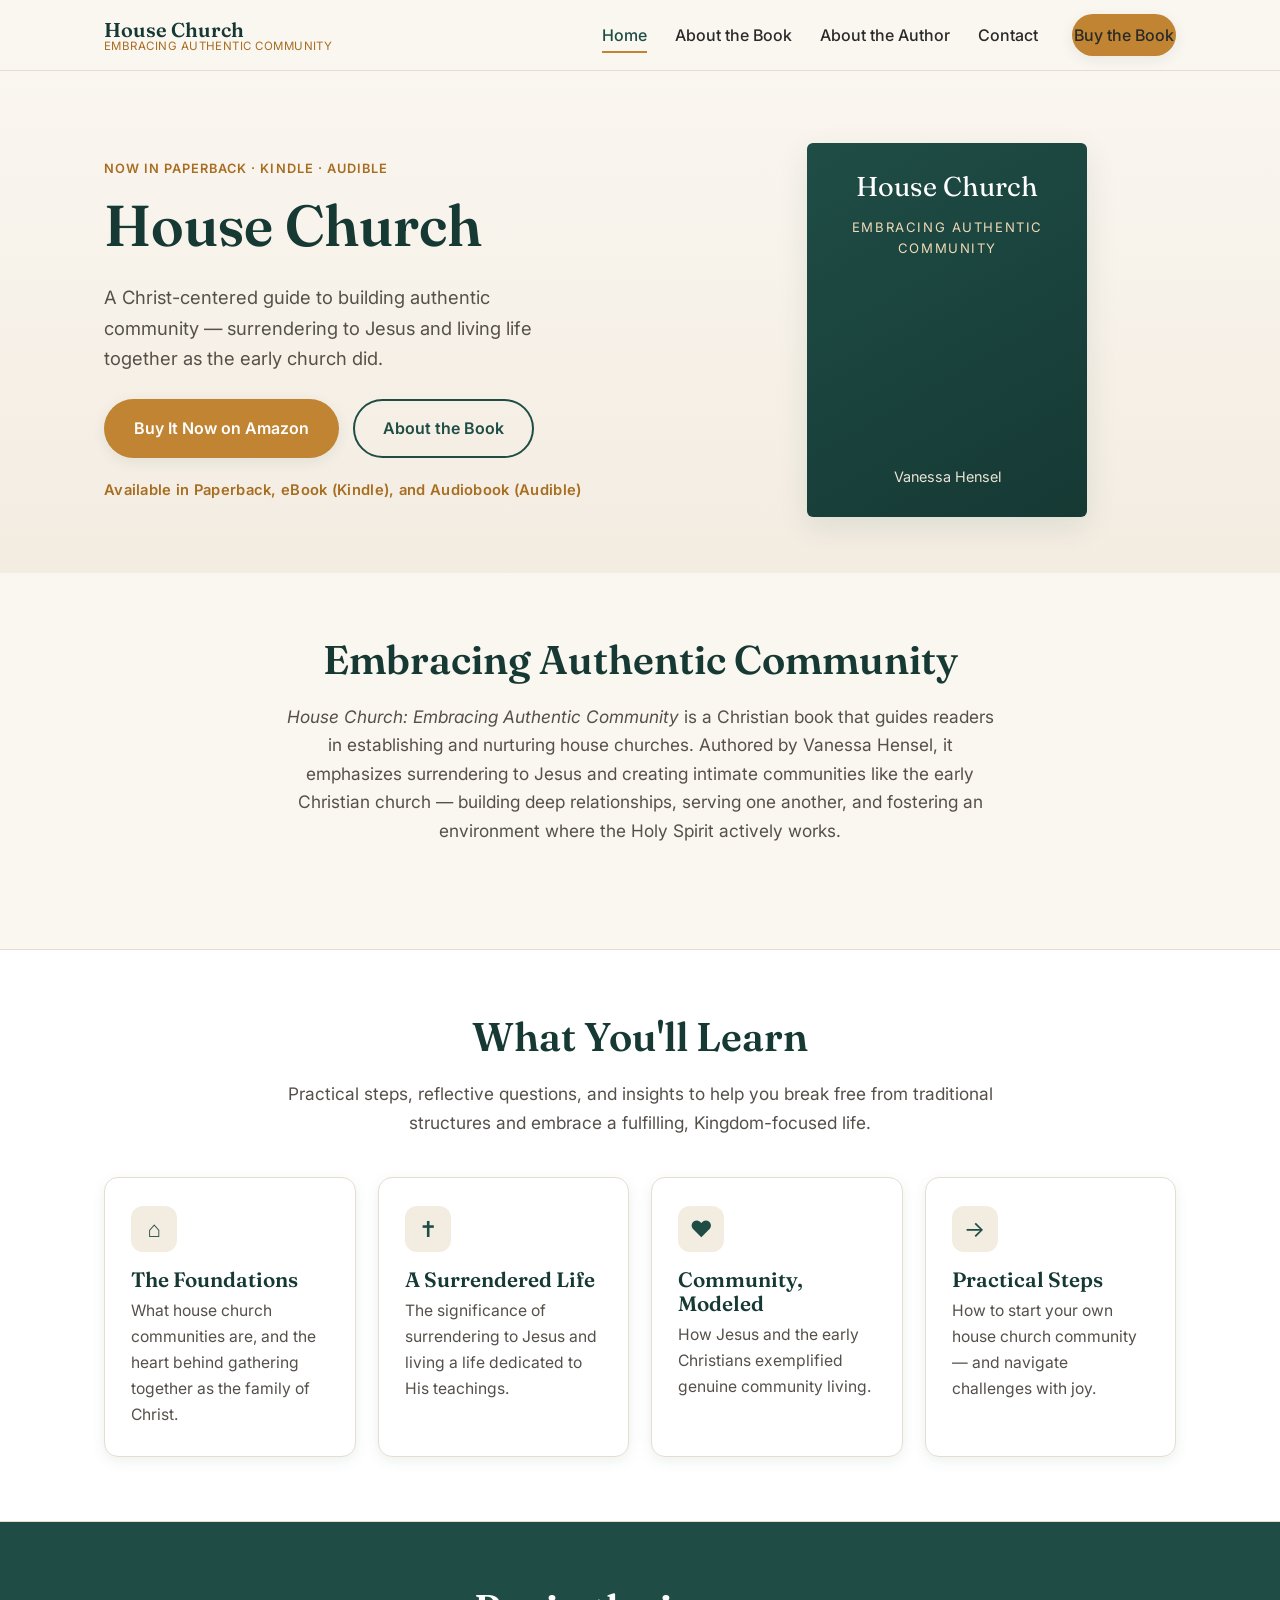
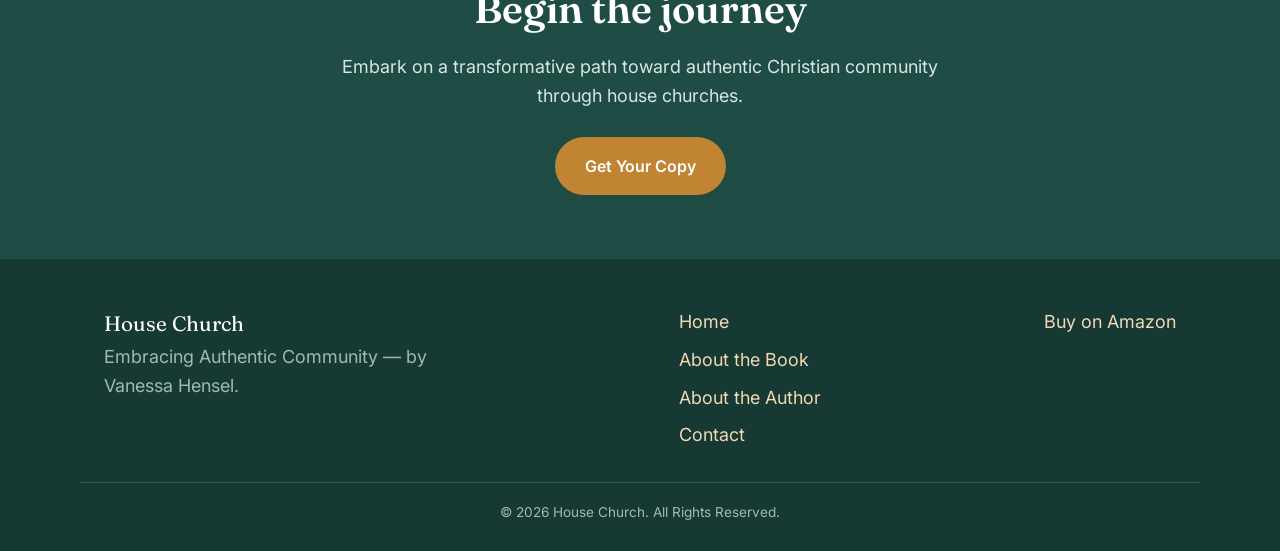
==== index.html @ 19af7d27 "Add files via upload" ====
<!DOCTYPE html>
<html lang="en">
<head>
  <meta charset="UTF-8" />
  <meta name="viewport" content="width=device-width, initial-scale=1" />
  <title>House Church: Embracing Authentic Community — by Vanessa Hensel</title>
  <meta name="description" content="House Church: Embracing Authentic Community by Vanessa Hensel — a practical, Christ-centered guide to starting and nurturing house churches and authentic Christian community. Available in paperback, Kindle, and Audible." />
  <link rel="icon" href="logo.png" />
  <link rel="preconnect" href="https://fonts.googleapis.com" />
  <link rel="preconnect" href="https://fonts.gstatic.com" crossorigin />
  <link href="https://fonts.googleapis.com/css2?family=Fraunces:opsz,wght@9..144,500;9..144,600&family=Inter:wght@400;500;600&display=swap" rel="stylesheet" />
  <link rel="stylesheet" href="styles.css" />
</head>
<body>
  <header class="site-header">
    <nav class="nav">
      <a class="brand" href="index.html">
        <img src="logo.png" alt="House Church logo" onerror="this.style.display='none'" />
        <span class="brand-text">House Church<small>Embracing Authentic Community</small></span>
      </a>
      <button class="nav-toggle" aria-label="Open menu"><span></span><span></span><span></span></button>
      <ul class="nav-links">
        <li><a href="index.html" class="active">Home</a></li>
        <li><a href="about-the-book.html">About the Book</a></li>
        <li><a href="about-the-author.html">About the Author</a></li>
        <li><a href="contact.html">Contact</a></li>
        <li class="nav-cta"><a class="btn btn-primary" href="https://www.amazon.com/dp/B0C9S1WPQV" target="_blank" rel="noopener">Buy the Book</a></li>
      </ul>
    </nav>
  </header>

  <main>
    <!-- Hero -->
    <section class="hero">
      <div class="container hero-grid">
        <div>
          <div class="eyebrow">Now in Paperback · Kindle · Audible</div>
          <h1>House Church</h1>
          <p class="lead">A Christ-centered guide to building authentic community — surrendering to Jesus and living life together as the early church did.</p>
          <div class="hero-actions">
            <a class="btn btn-primary" href="https://www.amazon.com/dp/B0C9S1WPQV" target="_blank" rel="noopener">Buy It Now on Amazon</a>
            <a class="btn btn-outline" href="about-the-book.html">About the Book</a>
          </div>
          <div class="formats">Available in Paperback, eBook (Kindle), and Audiobook (Audible)</div>
        </div>
        <div class="book-cover-wrap">
          <img src="book-cover.png" alt="House Church: Embracing Authentic Community — book cover"
               onerror="this.style.display='none';var f=document.getElementById('coverFallback');if(f)f.style.display='flex';" />
          <div class="cover-fallback" id="coverFallback" style="display:none;">
            <div class="cf-title">House Church</div>
            <div class="cf-sub">Embracing Authentic Community</div>
            <div class="cf-author">Vanessa Hensel</div>
          </div>
        </div>
      </div>
    </section>

    <!-- Intro -->
    <section class="section">
      <div class="container">
        <div class="section-head">
          <h2>Embracing Authentic Community</h2>
          <p><em>House Church: Embracing Authentic Community</em> is a Christian book that guides readers in establishing and nurturing house churches. Authored by Vanessa Hensel, it emphasizes surrendering to Jesus and creating intimate communities like the early Christian church — building deep relationships, serving one another, and fostering an environment where the Holy Spirit actively works.</p>
        </div>
      </div>
    </section>

    <!-- What you'll learn -->
    <section class="section alt">
      <div class="container">
        <div class="section-head">
          <h2>What You'll Learn</h2>
          <p>Practical steps, reflective questions, and insights to help you break free from traditional structures and embrace a fulfilling, Kingdom-focused life.</p>
        </div>
        <div class="cards">
          <div class="card">
            <div class="ic">⌂</div>
            <h3>The Foundations</h3>
            <p>What house church communities are, and the heart behind gathering together as the family of Christ.</p>
          </div>
          <div class="card">
            <div class="ic">✝</div>
            <h3>A Surrendered Life</h3>
            <p>The significance of surrendering to Jesus and living a life dedicated to His teachings.</p>
          </div>
          <div class="card">
            <div class="ic">♥</div>
            <h3>Community, Modeled</h3>
            <p>How Jesus and the early Christians exemplified genuine community living.</p>
          </div>
          <div class="card">
            <div class="ic">→</div>
            <h3>Practical Steps</h3>
            <p>How to start your own house church community — and navigate challenges with joy.</p>
          </div>
        </div>
      </div>
    </section>

    <!-- CTA -->
    <section class="cta-band">
      <div class="container">
        <h2>Begin the journey</h2>
        <p>Embark on a transformative path toward authentic Christian community through house churches.</p>
        <a class="btn btn-primary" href="https://www.amazon.com/dp/B0C9S1WPQV" target="_blank" rel="noopener">Get Your Copy</a>
      </div>
    </section>
  </main>

  <footer class="site-footer">
    <div class="container footer-grid">
      <div>
        <div class="footer-brand">House Church</div>
        <p class="muted" style="color:#9fbab4;max-width:32ch;">Embracing Authentic Community — by Vanessa Hensel.</p>
      </div>
      <ul class="footer-links">
        <li><a href="index.html">Home</a></li>
        <li><a href="about-the-book.html">About the Book</a></li>
        <li><a href="about-the-author.html">About the Author</a></li>
        <li><a href="contact.html">Contact</a></li>
      </ul>
      <ul class="footer-links">
        <li><a href="https://www.amazon.com/dp/B0C9S1WPQV" target="_blank" rel="noopener">Buy on Amazon</a></li>
      </ul>
    </div>
    <div class="container footer-bottom">© <span id="yr"></span> House Church. All Rights Reserved.</div>
  </footer>
  <script src="site.js"></script>
  <script>document.getElementById('yr').textContent = new Date().getFullYear();</script>
</body>
</html>
---- styles.css ----
/* House Church — site styles
   Modern refresh. Palette: warm cream, deep teal, gold accent. */

:root {
  --cream: #faf6f0;
  --cream-2: #f3ece1;
  --ink: #2a2a28;
  --ink-soft: #555049;
  --teal: #1f4d46;
  --teal-dark: #163934;
  --gold: #c08433;
  --gold-dark: #a76e22;
  --white: #ffffff;
  --line: #e7ddcf;
  --shadow: 0 10px 30px rgba(31, 77, 70, 0.10);
  --shadow-sm: 0 4px 14px rgba(31, 77, 70, 0.08);
  --radius: 14px;
  --maxw: 1120px;
  --serif: "Fraunces", Georgia, "Times New Roman", serif;
  --sans: "Inter", -apple-system, BlinkMacSystemFont, "Segoe UI", Roboto, sans-serif;
}

* { box-sizing: border-box; }

html { scroll-behavior: smooth; }

body {
  margin: 0;
  font-family: var(--sans);
  color: var(--ink);
  background: var(--cream);
  line-height: 1.65;
  font-size: 18px;
  -webkit-font-smoothing: antialiased;
}

h1, h2, h3 { font-family: var(--serif); color: var(--teal-dark); line-height: 1.15; font-weight: 600; }
h1 { font-size: clamp(2.2rem, 5vw, 3.6rem); margin: 0 0 .4em; }
h2 { font-size: clamp(1.7rem, 3.4vw, 2.5rem); margin: 0 0 .5em; }
h3 { font-size: 1.3rem; margin: 0 0 .4em; }
p { margin: 0 0 1.1em; color: var(--ink-soft); }
a { color: var(--teal); }

.container { width: 100%; max-width: var(--maxw); margin: 0 auto; padding: 0 24px; }

/* ---------- Buttons ---------- */
.btn {
  display: inline-block;
  padding: 14px 28px;
  border-radius: 999px;
  font-weight: 600;
  font-size: 1rem;
  text-decoration: none;
  cursor: pointer;
  border: 2px solid transparent;
  transition: transform .15s ease, box-shadow .15s ease, background .15s ease;
}
.btn-primary { background: var(--gold); color: #fff; box-shadow: var(--shadow-sm); }
.btn-primary:hover { background: var(--gold-dark); transform: translateY(-2px); }
.btn-outline { background: transparent; color: var(--teal); border-color: var(--teal); }
.btn-outline:hover { background: var(--teal); color: #fff; }

/* ---------- Header / Nav ---------- */
.site-header {
  position: sticky; top: 0; z-index: 50;
  background: rgba(250, 246, 240, 0.92);
  backdrop-filter: blur(8px);
  border-bottom: 1px solid var(--line);
}
.nav {
  display: flex; align-items: center; justify-content: space-between;
  padding: 14px 24px; max-width: var(--maxw); margin: 0 auto;
}
.brand { display: flex; align-items: center; gap: 12px; text-decoration: none; }
.brand img { height: 44px; width: auto; }
.brand .brand-text { font-family: var(--serif); font-weight: 600; font-size: 1.25rem; color: var(--teal-dark); line-height: 1.05; }
.brand .brand-text small { display: block; font-family: var(--sans); font-weight: 400; font-size: .72rem; letter-spacing: .04em; text-transform: uppercase; color: var(--gold-dark); }

.nav-links { display: flex; align-items: center; gap: 28px; list-style: none; margin: 0; padding: 0; }
.nav-links a { text-decoration: none; color: var(--ink); font-weight: 500; font-size: 1rem; padding: 6px 0; border-bottom: 2px solid transparent; }
.nav-links a:hover, .nav-links a.active { color: var(--teal); border-bottom-color: var(--gold); }
.nav-cta { margin-left: 6px; }

.nav-toggle { display: none; background: none; border: 0; cursor: pointer; padding: 8px; }
.nav-toggle span { display: block; width: 26px; height: 3px; background: var(--teal-dark); border-radius: 2px; margin: 5px 0; transition: .2s; }

@media (max-width: 860px) {
  .nav-toggle { display: block; }
  .nav-links {
    position: absolute; top: 100%; left: 0; right: 0;
    flex-direction: column; align-items: flex-start; gap: 0;
    background: var(--cream); border-bottom: 1px solid var(--line);
    padding: 8px 24px 18px; box-shadow: var(--shadow-sm);
    display: none;
  }
  .nav-links.open { display: flex; }
  .nav-links li { width: 100%; }
  .nav-links a { display: block; width: 100%; padding: 12px 0; border-bottom: 1px solid var(--line); }
  .nav-cta { margin: 12px 0 0; }
}

/* ---------- Hero ---------- */
.hero { padding: 72px 0 56px; background: linear-gradient(180deg, var(--cream) 0%, var(--cream-2) 100%); }
.hero-grid { display: grid; grid-template-columns: 1.1fr .9fr; gap: 56px; align-items: center; }
.hero .eyebrow { color: var(--gold-dark); font-weight: 600; letter-spacing: .08em; text-transform: uppercase; font-size: .8rem; margin-bottom: 14px; }
.hero p.lead { font-size: 1.15rem; max-width: 38ch; }
.hero-actions { display: flex; flex-wrap: wrap; gap: 14px; margin-top: 26px; }
.formats { margin-top: 20px; font-size: .92rem; color: var(--gold-dark); font-weight: 600; letter-spacing: .02em; }

.book-cover-wrap { display: flex; justify-content: center; }
.book-cover-wrap img { max-width: 100%; height: auto; filter: drop-shadow(0 22px 38px rgba(22,57,52,.28)); }
/* Fallback cover (shown if image missing) */
.cover-fallback {
  width: 280px; max-width: 80%; aspect-ratio: 3/4;
  background: linear-gradient(150deg, var(--teal) 0%, var(--teal-dark) 100%);
  border-radius: 6px; box-shadow: var(--shadow);
  display: flex; flex-direction: column; justify-content: center; align-items: center;
  text-align: center; padding: 28px; color: #fff;
}
.cover-fallback .cf-title { font-family: var(--serif); font-size: 1.7rem; line-height: 1.15; }
.cover-fallback .cf-sub { margin-top: 14px; font-size: .82rem; letter-spacing: .12em; text-transform: uppercase; color: #f0d9b5; }
.cover-fallback .cf-author { margin-top: auto; font-size: .9rem; color: #e9e3d6; }

@media (max-width: 860px) {
  .hero-grid { grid-template-columns: 1fr; gap: 36px; text-align: center; }
  .hero p.lead { margin-left: auto; margin-right: auto; }
  .hero-actions { justify-content: center; }
  .book-cover-wrap { order: -1; }
}

/* ---------- Sections ---------- */
.section { padding: 64px 0; }
.section.alt { background: var(--white); border-top: 1px solid var(--line); border-bottom: 1px solid var(--line); }
.section-head { max-width: 720px; margin: 0 auto 40px; text-align: center; }
.section-head p { font-size: 1.08rem; }

.lead-narrow { max-width: 760px; margin: 0 auto; }

/* Feature / learn list */
.cards { display: grid; grid-template-columns: repeat(auto-fit, minmax(240px, 1fr)); gap: 22px; }
.card {
  background: var(--white); border: 1px solid var(--line); border-radius: var(--radius);
  padding: 28px 26px; box-shadow: var(--shadow-sm);
}
.card .ic {
  width: 46px; height: 46px; border-radius: 12px; background: var(--cream-2);
  display: flex; align-items: center; justify-content: center; margin-bottom: 16px;
  color: var(--teal); font-size: 1.4rem;
}
.card h3 { margin-bottom: 6px; }
.card p { margin: 0; font-size: .98rem; }

.checklist { list-style: none; padding: 0; margin: 0; max-width: 760px; }
.checklist li { position: relative; padding: 12px 0 12px 40px; border-bottom: 1px solid var(--line); color: var(--ink); font-size: 1.05rem; }
.checklist li:last-child { border-bottom: 0; }
.checklist li::before {
  content: "✓"; position: absolute; left: 0; top: 12px;
  width: 26px; height: 26px; border-radius: 50%; background: var(--teal); color: #fff;
  display: flex; align-items: center; justify-content: center; font-size: .85rem; font-weight: 700;
}

/* CTA band */
.cta-band { background: var(--teal); color: #fff; text-align: center; padding: 64px 0; }
.cta-band h2 { color: #fff; }
.cta-band p { color: #d7e6e2; max-width: 600px; margin: 0 auto 26px; }

/* ---------- Author ---------- */
.author-grid { display: grid; grid-template-columns: .8fr 1.2fr; gap: 48px; align-items: start; }
.author-photo {
  width: 100%; aspect-ratio: 1/1; border-radius: var(--radius); object-fit: cover;
  background: var(--cream-2); box-shadow: var(--shadow-sm);
}
.author-photo-fallback {
  width: 100%; aspect-ratio: 1/1; border-radius: var(--radius);
  background: linear-gradient(150deg, var(--cream-2), var(--gold) 220%);
  display: flex; align-items: center; justify-content: center;
  font-family: var(--serif); font-size: 4rem; color: var(--teal-dark); box-shadow: var(--shadow-sm);
}
@media (max-width: 760px) { .author-grid { grid-template-columns: 1fr; gap: 28px; } }

/* ---------- Contact ---------- */
.contact-grid { display: grid; grid-template-columns: 1fr 1fr; gap: 48px; }
@media (max-width: 760px) { .contact-grid { grid-template-columns: 1fr; gap: 32px; } }
.form-field { margin-bottom: 18px; }
.form-field label { display: block; font-weight: 600; margin-bottom: 6px; color: var(--ink); font-size: .95rem; }
.form-field input, .form-field textarea {
  width: 100%; padding: 12px 14px; border: 1px solid var(--line); border-radius: 10px;
  font-family: inherit; font-size: 1rem; background: var(--white); color: var(--ink);
}
.form-field input:focus, .form-field textarea:focus { outline: 2px solid var(--gold); border-color: var(--gold); }
.contact-card { background: var(--white); border: 1px solid var(--line); border-radius: var(--radius); padding: 30px; box-shadow: var(--shadow-sm); }

/* ---------- Footer ---------- */
.site-footer { background: var(--teal-dark); color: #cfe0dc; padding: 48px 0 28px; margin-top: 0; }
.footer-grid { display: flex; flex-wrap: wrap; gap: 32px; justify-content: space-between; align-items: flex-start; }
.site-footer a { color: #f0d9b5; text-decoration: none; }
.site-footer a:hover { text-decoration: underline; }
.footer-brand { font-family: var(--serif); font-size: 1.3rem; color: #fff; }
.footer-links { list-style: none; padding: 0; margin: 0; display: flex; flex-direction: column; gap: 8px; }
.footer-bottom { border-top: 1px solid rgba(255,255,255,.15); margin-top: 32px; padding-top: 18px; font-size: .85rem; color: #9fbab4; text-align: center; }

/* Utility */
.center { text-align: center; }
.mt-0 { margin-top: 0; }
.muted { color: var(--ink-soft); }
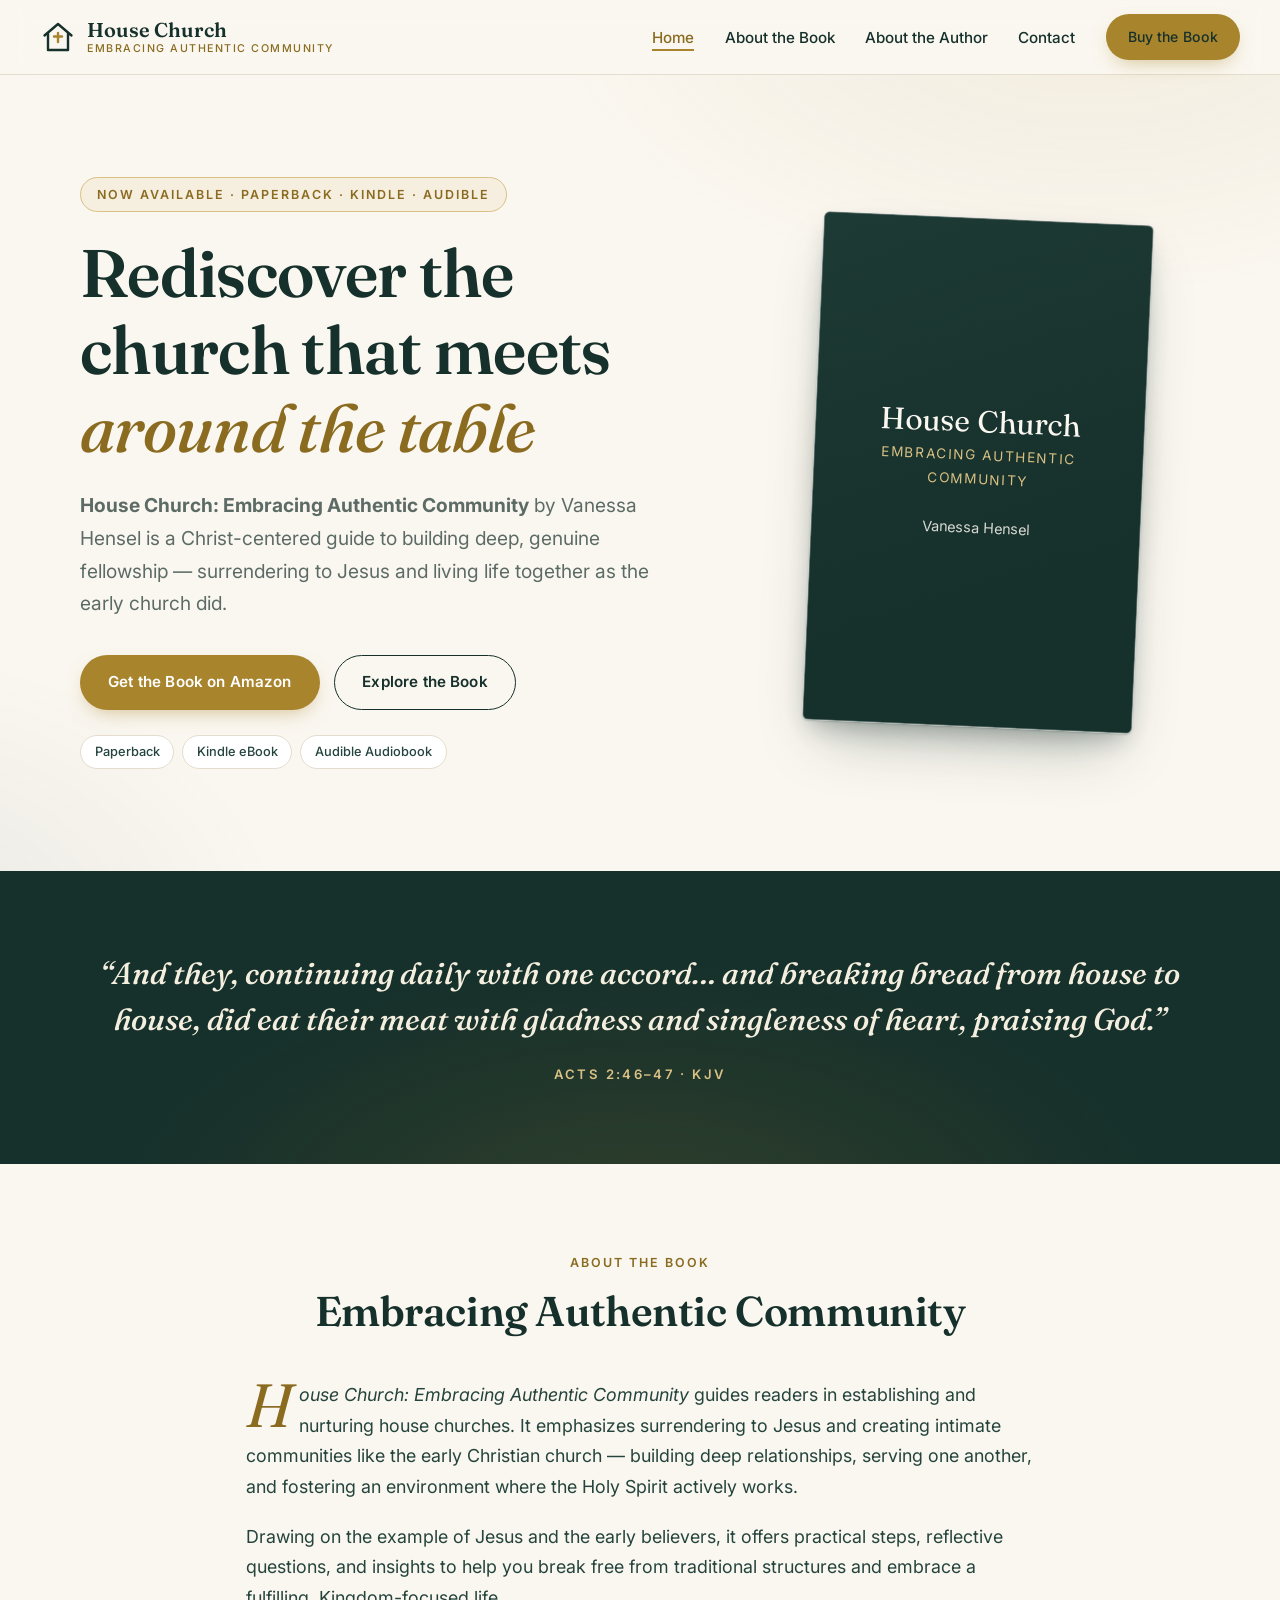
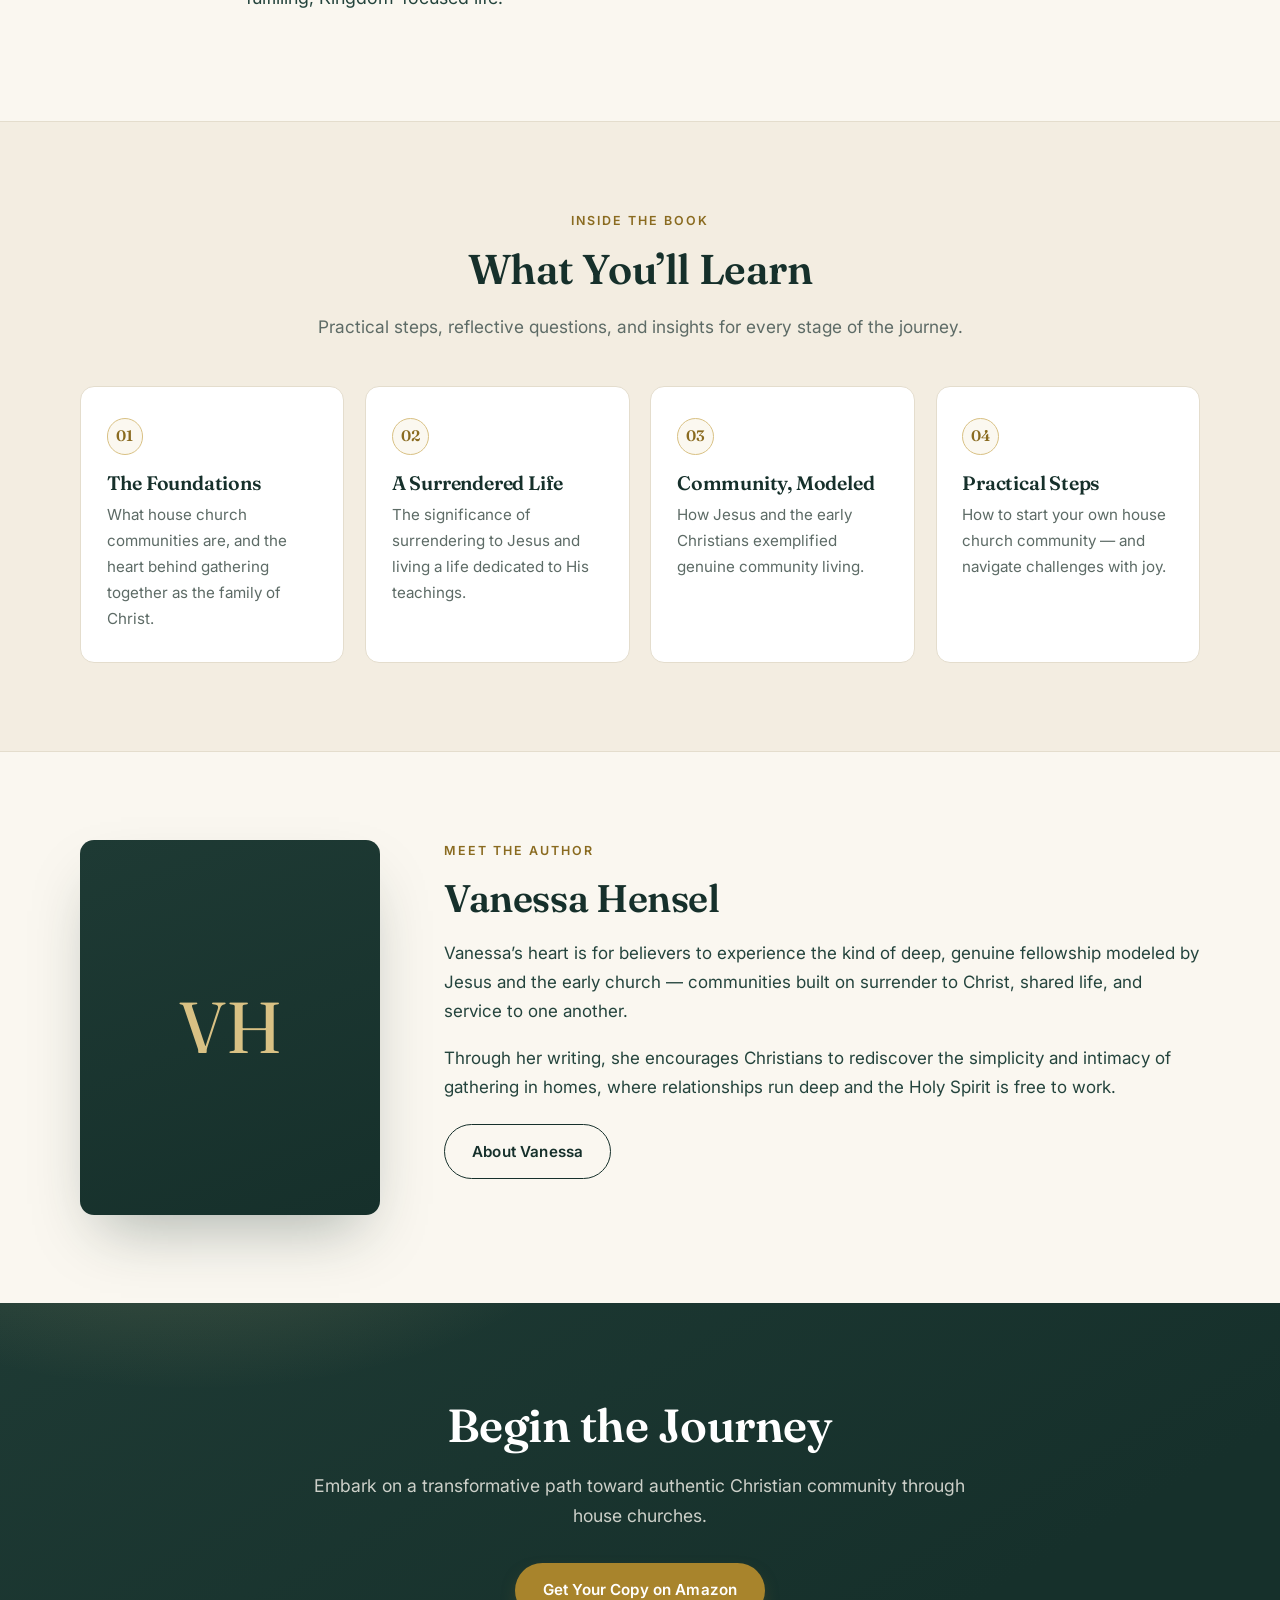
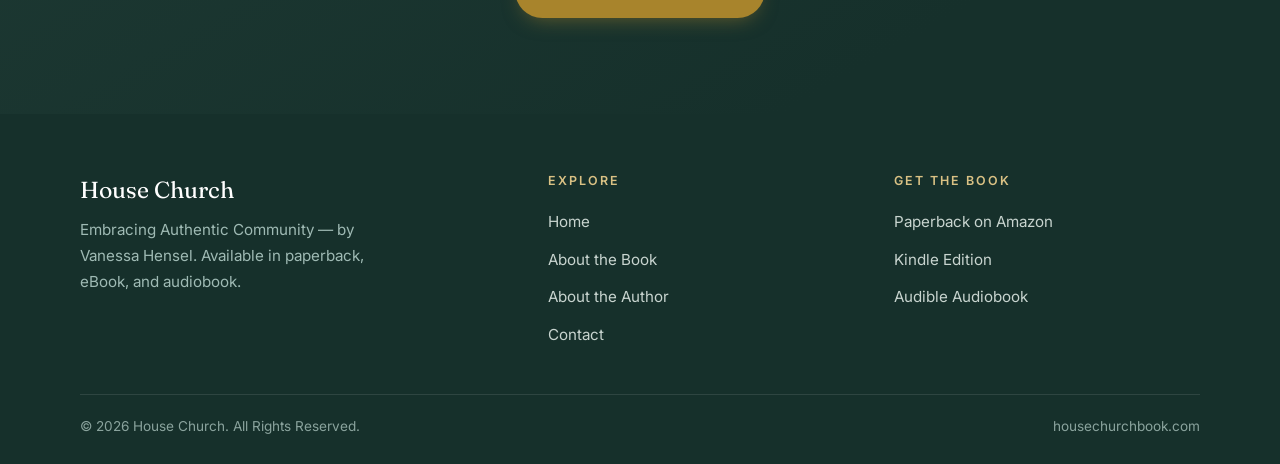
==== commit 29cfb492: "Professional site redesign: new design system, real cover image, refreshed pages" ====
--- a/index.html
+++ b/index.html
@@ -5,20 +5,24 @@
   <meta name="viewport" content="width=device-width, initial-scale=1" />
   <title>House Church: Embracing Authentic Community — by Vanessa Hensel</title>
   <meta name="description" content="House Church: Embracing Authentic Community by Vanessa Hensel — a practical, Christ-centered guide to starting and nurturing house churches and authentic Christian community. Available in paperback, Kindle, and Audible." />
-  <link rel="icon" href="logo.png" />
+  <link rel="icon" href="data:image/svg+xml,%3Csvg xmlns='http://www.w3.org/2000/svg' viewBox='0 0 36 36'%3E%3Cpath d='M4.5 16.5 18 5l13.5 11.5' fill='none' stroke='%2316302b' stroke-width='3' stroke-linecap='round' stroke-linejoin='round'/%3E%3Cpath d='M8 14.5V31h20V14.5' fill='none' stroke='%2316302b' stroke-width='3' stroke-linecap='round' stroke-linejoin='round'/%3E%3Cpath d='M18 14v9M14 17.5h8' fill='none' stroke='%23a8842c' stroke-width='3' stroke-linecap='round'/%3E%3C/svg%3E" />
   <link rel="preconnect" href="https://fonts.googleapis.com" />
   <link rel="preconnect" href="https://fonts.gstatic.com" crossorigin />
-  <link href="https://fonts.googleapis.com/css2?family=Fraunces:opsz,wght@9..144,500;9..144,600&family=Inter:wght@400;500;600&display=swap" rel="stylesheet" />
+  <link href="https://fonts.googleapis.com/css2?family=Fraunces:ital,opsz,wght@0,9..144,500;0,9..144,600;1,9..144,500&family=Inter:wght@400;500;600&display=swap" rel="stylesheet" />
   <link rel="stylesheet" href="styles.css" />
 </head>
 <body>
   <header class="site-header">
     <nav class="nav">
-      <a class="brand" href="index.html">
-        <img src="logo.png" alt="House Church logo" onerror="this.style.display='none'" />
+      <a class="brand" href="index.html" aria-label="House Church — home">
+        <svg width="36" height="36" viewBox="0 0 36 36" aria-hidden="true">
+          <path d="M4.5 16.5 18 5l13.5 11.5" fill="none" stroke="#16302b" stroke-width="2.4" stroke-linecap="round" stroke-linejoin="round"/>
+          <path d="M8 14.5V31h20V14.5" fill="none" stroke="#16302b" stroke-width="2.4" stroke-linecap="round" stroke-linejoin="round"/>
+          <path d="M18 14v9M14 17.5h8" fill="none" stroke="#a8842c" stroke-width="2.4" stroke-linecap="round"/>
+        </svg>
         <span class="brand-text">House Church<small>Embracing Authentic Community</small></span>
       </a>
-      <button class="nav-toggle" aria-label="Open menu"><span></span><span></span><span></span></button>
+      <button class="nav-toggle" aria-label="Open menu" aria-expanded="false"><span></span><span></span><span></span></button>
       <ul class="nav-links">
         <li><a href="index.html" class="active">Home</a></li>
         <li><a href="about-the-book.html">About the Book</a></li>
@@ -34,24 +38,41 @@
     <section class="hero">
       <div class="container hero-grid">
         <div>
-          <div class="eyebrow">Now in Paperback · Kindle · Audible</div>
-          <h1>House Church</h1>
-          <p class="lead">A Christ-centered guide to building authentic community — surrendering to Jesus and living life together as the early church did.</p>
+          <span class="eyebrow">Now Available · Paperback · Kindle · Audible</span>
+          <h1>Rediscover the church that meets <em>around the table</em></h1>
+          <p class="lead"><strong>House Church: Embracing Authentic Community</strong> by Vanessa Hensel is a Christ-centered guide to building deep, genuine fellowship — surrendering to Jesus and living life together as the early church did.</p>
           <div class="hero-actions">
-            <a class="btn btn-primary" href="https://www.amazon.com/dp/B0C9S1WPQV" target="_blank" rel="noopener">Buy It Now on Amazon</a>
-            <a class="btn btn-outline" href="about-the-book.html">About the Book</a>
+            <a class="btn btn-primary" href="https://www.amazon.com/dp/B0C9S1WPQV" target="_blank" rel="noopener">Get the Book on Amazon</a>
+            <a class="btn btn-outline" href="about-the-book.html">Explore the Book</a>
           </div>
-          <div class="formats">Available in Paperback, eBook (Kindle), and Audiobook (Audible)</div>
+          <div class="formats">
+            <span class="format-chip">Paperback</span>
+            <span class="format-chip">Kindle eBook</span>
+            <span class="format-chip">Audible Audiobook</span>
+          </div>
         </div>
         <div class="book-cover-wrap">
-          <img src="book-cover.png" alt="House Church: Embracing Authentic Community — book cover"
-               onerror="this.style.display='none';var f=document.getElementById('coverFallback');if(f)f.style.display='flex';" />
-          <div class="cover-fallback" id="coverFallback" style="display:none;">
-            <div class="cf-title">House Church</div>
-            <div class="cf-sub">Embracing Authentic Community</div>
-            <div class="cf-author">Vanessa Hensel</div>
-          </div>
+          <a class="book-frame" href="https://www.amazon.com/dp/B0C9S1WPQV" target="_blank" rel="noopener" aria-label="View House Church on Amazon">
+            <img src="https://images-na.ssl-images-amazon.com/images/P/B0C9S1WPQV.01.LZZZZZZZ.jpg"
+                 alt="House Church: Embracing Authentic Community — book cover"
+                 onerror="this.style.display='none';var f=document.getElementById('coverFallback');if(f)f.style.display='flex';" />
+            <span class="cover-fallback" id="coverFallback" style="display:none;">
+              <span class="cf-title">House Church</span>
+              <span class="cf-sub">Embracing Authentic Community</span>
+              <span class="cf-author">Vanessa Hensel</span>
+            </span>
+          </a>
         </div>
+      </div>
+    </section>
+
+    <!-- Scripture band -->
+    <section class="quote-band">
+      <div class="container">
+        <blockquote>
+          &ldquo;And they, continuing daily with one accord&hellip; and breaking bread from house to house, did eat their meat with gladness and singleness of heart, praising God.&rdquo;
+          <cite>Acts 2:46&ndash;47 &middot; KJV</cite>
+        </blockquote>
       </div>
     </section>
 
@@ -59,8 +80,12 @@
     <section class="section">
       <div class="container">
         <div class="section-head">
+          <span class="kicker">About the Book</span>
           <h2>Embracing Authentic Community</h2>
-          <p><em>House Church: Embracing Authentic Community</em> is a Christian book that guides readers in establishing and nurturing house churches. Authored by Vanessa Hensel, it emphasizes surrendering to Jesus and creating intimate communities like the early Christian church — building deep relationships, serving one another, and fostering an environment where the Holy Spirit actively works.</p>
+        </div>
+        <div class="lead-narrow" style="margin-inline:auto;">
+          <p><em>House Church: Embracing Authentic Community</em> guides readers in establishing and nurturing house churches. It emphasizes surrendering to Jesus and creating intimate communities like the early Christian church — building deep relationships, serving one another, and fostering an environment where the Holy Spirit actively works.</p>
+          <p>Drawing on the example of Jesus and the early believers, it offers practical steps, reflective questions, and insights to help you break free from traditional structures and embrace a fulfilling, Kingdom-focused life.</p>
         </div>
       </div>
     </section>
@@ -69,29 +94,50 @@
     <section class="section alt">
       <div class="container">
         <div class="section-head">
-          <h2>What You'll Learn</h2>
-          <p>Practical steps, reflective questions, and insights to help you break free from traditional structures and embrace a fulfilling, Kingdom-focused life.</p>
+          <span class="kicker">Inside the Book</span>
+          <h2>What You&rsquo;ll Learn</h2>
+          <p>Practical steps, reflective questions, and insights for every stage of the journey.</p>
         </div>
         <div class="cards">
           <div class="card">
-            <div class="ic">⌂</div>
+            <span class="num">01</span>
             <h3>The Foundations</h3>
             <p>What house church communities are, and the heart behind gathering together as the family of Christ.</p>
           </div>
           <div class="card">
-            <div class="ic">✝</div>
+            <span class="num">02</span>
             <h3>A Surrendered Life</h3>
             <p>The significance of surrendering to Jesus and living a life dedicated to His teachings.</p>
           </div>
           <div class="card">
-            <div class="ic">♥</div>
+            <span class="num">03</span>
             <h3>Community, Modeled</h3>
             <p>How Jesus and the early Christians exemplified genuine community living.</p>
           </div>
           <div class="card">
-            <div class="ic">→</div>
+            <span class="num">04</span>
             <h3>Practical Steps</h3>
             <p>How to start your own house church community — and navigate challenges with joy.</p>
+          </div>
+        </div>
+      </div>
+    </section>
+
+    <!-- Author preview -->
+    <section class="section">
+      <div class="container author-grid">
+        <div>
+          <img class="author-photo" src="author.jpg" alt="Vanessa Hensel"
+               onerror="this.style.display='none';var f=document.getElementById('authorFallback');if(f)f.style.display='flex';" />
+          <div class="author-photo-fallback" id="authorFallback" style="display:none;">VH</div>
+        </div>
+        <div>
+          <span class="kicker">Meet the Author</span>
+          <h2>Vanessa Hensel</h2>
+          <p>Vanessa&rsquo;s heart is for believers to experience the kind of deep, genuine fellowship modeled by Jesus and the early church — communities built on surrender to Christ, shared life, and service to one another.</p>
+          <p>Through her writing, she encourages Christians to rediscover the simplicity and intimacy of gathering in homes, where relationships run deep and the Holy Spirit is free to work.</p>
+          <div class="hero-actions" style="margin-top:1.4rem;">
+            <a class="btn btn-outline" href="about-the-author.html">About Vanessa</a>
           </div>
         </div>
       </div>
@@ -100,9 +146,9 @@
     <!-- CTA -->
     <section class="cta-band">
       <div class="container">
-        <h2>Begin the journey</h2>
+        <h2>Begin the Journey</h2>
         <p>Embark on a transformative path toward authentic Christian community through house churches.</p>
-        <a class="btn btn-primary" href="https://www.amazon.com/dp/B0C9S1WPQV" target="_blank" rel="noopener">Get Your Copy</a>
+        <a class="btn btn-primary" href="https://www.amazon.com/dp/B0C9S1WPQV" target="_blank" rel="noopener">Get Your Copy on Amazon</a>
       </div>
     </section>
   </main>
@@ -111,21 +157,31 @@
     <div class="container footer-grid">
       <div>
         <div class="footer-brand">House Church</div>
-        <p class="muted" style="color:#9fbab4;max-width:32ch;">Embracing Authentic Community — by Vanessa Hensel.</p>
+        <p class="footer-tag">Embracing Authentic Community — by Vanessa Hensel. Available in paperback, eBook, and audiobook.</p>
       </div>
-      <ul class="footer-links">
-        <li><a href="index.html">Home</a></li>
-        <li><a href="about-the-book.html">About the Book</a></li>
-        <li><a href="about-the-author.html">About the Author</a></li>
-        <li><a href="contact.html">Contact</a></li>
-      </ul>
-      <ul class="footer-links">
-        <li><a href="https://www.amazon.com/dp/B0C9S1WPQV" target="_blank" rel="noopener">Buy on Amazon</a></li>
-      </ul>
+      <div>
+        <div class="footer-head">Explore</div>
+        <ul class="footer-links">
+          <li><a href="index.html">Home</a></li>
+          <li><a href="about-the-book.html">About the Book</a></li>
+          <li><a href="about-the-author.html">About the Author</a></li>
+          <li><a href="contact.html">Contact</a></li>
+        </ul>
+      </div>
+      <div>
+        <div class="footer-head">Get the Book</div>
+        <ul class="footer-links">
+          <li><a href="https://www.amazon.com/dp/B0C9S1WPQV" target="_blank" rel="noopener">Paperback on Amazon</a></li>
+          <li><a href="https://www.amazon.com/dp/B0C9S1WPQV" target="_blank" rel="noopener">Kindle Edition</a></li>
+          <li><a href="https://www.amazon.com/dp/B0C9S1WPQV" target="_blank" rel="noopener">Audible Audiobook</a></li>
+        </ul>
+      </div>
     </div>
-    <div class="container footer-bottom">© <span id="yr"></span> House Church. All Rights Reserved.</div>
+    <div class="container footer-bottom">
+      <span>&copy; <span id="yr"></span> House Church. All Rights Reserved.</span>
+      <span>housechurchbook.com</span>
+    </div>
   </footer>
   <script src="site.js"></script>
-  <script>document.getElementById('yr').textContent = new Date().getFullYear();</script>
 </body>
 </html>
--- a/styles.css
+++ b/styles.css
@@ -1,205 +1,650 @@
-/* House Church — site styles
-   Modern refresh. Palette: warm cream, deep teal, gold accent. */
+/* ============================================================
+   House Church — Embracing Authentic Community
+   Design system: deep forest green, warm cream, aged bronze
+   ============================================================ */
 
 :root {
-  --cream: #faf6f0;
-  --cream-2: #f3ece1;
-  --ink: #2a2a28;
-  --ink-soft: #555049;
-  --teal: #1f4d46;
-  --teal-dark: #163934;
-  --gold: #c08433;
-  --gold-dark: #a76e22;
-  --white: #ffffff;
-  --line: #e7ddcf;
-  --shadow: 0 10px 30px rgba(31, 77, 70, 0.10);
-  --shadow-sm: 0 4px 14px rgba(31, 77, 70, 0.08);
+  --ink: #16302b;            /* deep forest green (text / dark bg) */
+  --ink-soft: #24443d;
+  --pine: #1e3a34;
+  --cream: #faf7f0;          /* page background */
+  --paper: #ffffff;
+  --sand: #f3ede1;           /* alt section background */
+  --bronze: #a8842c;         /* accent */
+  --bronze-dark: #8a6b20;
+  --bronze-soft: #d9c184;
+  --muted: #5d6b66;
+  --line: #e4ddcd;
+  --shadow-lg: 0 30px 60px -20px rgba(22, 48, 43, .35);
   --radius: 14px;
-  --maxw: 1120px;
-  --serif: "Fraunces", Georgia, "Times New Roman", serif;
-  --sans: "Inter", -apple-system, BlinkMacSystemFont, "Segoe UI", Roboto, sans-serif;
-}
-
-* { box-sizing: border-box; }
+  --font-display: "Fraunces", Georgia, serif;
+  --font-body: "Inter", -apple-system, BlinkMacSystemFont, "Segoe UI", sans-serif;
+}
+
+*, *::before, *::after { box-sizing: border-box; }
 
 html { scroll-behavior: smooth; }
 
 body {
   margin: 0;
-  font-family: var(--sans);
+  font-family: var(--font-body);
+  font-size: 1.0625rem;
+  line-height: 1.7;
   color: var(--ink);
   background: var(--cream);
-  line-height: 1.65;
-  font-size: 18px;
   -webkit-font-smoothing: antialiased;
 }
 
-h1, h2, h3 { font-family: var(--serif); color: var(--teal-dark); line-height: 1.15; font-weight: 600; }
-h1 { font-size: clamp(2.2rem, 5vw, 3.6rem); margin: 0 0 .4em; }
-h2 { font-size: clamp(1.7rem, 3.4vw, 2.5rem); margin: 0 0 .5em; }
-h3 { font-size: 1.3rem; margin: 0 0 .4em; }
-p { margin: 0 0 1.1em; color: var(--ink-soft); }
-a { color: var(--teal); }
-
-.container { width: 100%; max-width: var(--maxw); margin: 0 auto; padding: 0 24px; }
+img { max-width: 100%; display: block; }
+
+h1, h2, h3, h4 {
+  font-family: var(--font-display);
+  font-weight: 600;
+  line-height: 1.15;
+  margin: 0 0 .5em;
+  color: var(--ink);
+  letter-spacing: -.01em;
+}
+
+p { margin: 0 0 1.1em; }
+
+a { color: var(--bronze-dark); text-decoration: none; }
+a:hover { color: var(--bronze); }
+
+.container {
+  width: min(1120px, 92%);
+  margin-inline: auto;
+}
 
 /* ---------- Buttons ---------- */
 .btn {
-  display: inline-block;
-  padding: 14px 28px;
+  display: inline-flex;
+  align-items: center;
+  justify-content: center;
+  gap: .5rem;
+  padding: .85rem 1.7rem;
   border-radius: 999px;
   font-weight: 600;
-  font-size: 1rem;
-  text-decoration: none;
+  font-size: .95rem;
+  letter-spacing: .01em;
+  transition: all .25s ease;
+  border: 1.5px solid transparent;
   cursor: pointer;
-  border: 2px solid transparent;
-  transition: transform .15s ease, box-shadow .15s ease, background .15s ease;
-}
-.btn-primary { background: var(--gold); color: #fff; box-shadow: var(--shadow-sm); }
-.btn-primary:hover { background: var(--gold-dark); transform: translateY(-2px); }
-.btn-outline { background: transparent; color: var(--teal); border-color: var(--teal); }
-.btn-outline:hover { background: var(--teal); color: #fff; }
+}
+.btn-primary {
+  background: var(--bronze);
+  color: #fff;
+  box-shadow: 0 8px 20px -8px rgba(168, 132, 44, .55);
+}
+.btn-primary:hover {
+  background: var(--bronze-dark);
+  color: #fff;
+  transform: translateY(-2px);
+  box-shadow: 0 12px 24px -8px rgba(168, 132, 44, .6);
+}
+.btn-outline {
+  border-color: var(--ink);
+  color: var(--ink);
+  background: transparent;
+}
+.btn-outline:hover {
+  background: var(--ink);
+  color: var(--cream);
+  transform: translateY(-2px);
+}
+.btn-light {
+  background: var(--cream);
+  color: var(--ink);
+}
+.btn-light:hover {
+  background: #fff;
+  color: var(--ink);
+  transform: translateY(-2px);
+}
 
 /* ---------- Header / Nav ---------- */
 .site-header {
-  position: sticky; top: 0; z-index: 50;
-  background: rgba(250, 246, 240, 0.92);
-  backdrop-filter: blur(8px);
+  position: sticky;
+  top: 0;
+  z-index: 50;
+  background: rgba(250, 247, 240, .88);
+  backdrop-filter: blur(12px);
+  -webkit-backdrop-filter: blur(12px);
   border-bottom: 1px solid var(--line);
 }
 .nav {
-  display: flex; align-items: center; justify-content: space-between;
-  padding: 14px 24px; max-width: var(--maxw); margin: 0 auto;
-}
-.brand { display: flex; align-items: center; gap: 12px; text-decoration: none; }
-.brand img { height: 44px; width: auto; }
-.brand .brand-text { font-family: var(--serif); font-weight: 600; font-size: 1.25rem; color: var(--teal-dark); line-height: 1.05; }
-.brand .brand-text small { display: block; font-family: var(--sans); font-weight: 400; font-size: .72rem; letter-spacing: .04em; text-transform: uppercase; color: var(--gold-dark); }
-
-.nav-links { display: flex; align-items: center; gap: 28px; list-style: none; margin: 0; padding: 0; }
-.nav-links a { text-decoration: none; color: var(--ink); font-weight: 500; font-size: 1rem; padding: 6px 0; border-bottom: 2px solid transparent; }
-.nav-links a:hover, .nav-links a.active { color: var(--teal); border-bottom-color: var(--gold); }
-.nav-cta { margin-left: 6px; }
-
-.nav-toggle { display: none; background: none; border: 0; cursor: pointer; padding: 8px; }
-.nav-toggle span { display: block; width: 26px; height: 3px; background: var(--teal-dark); border-radius: 2px; margin: 5px 0; transition: .2s; }
-
-@media (max-width: 860px) {
-  .nav-toggle { display: block; }
+  width: min(1200px, 94%);
+  margin-inline: auto;
+  display: flex;
+  align-items: center;
+  justify-content: space-between;
+  padding: .9rem 0;
+}
+.brand {
+  display: flex;
+  align-items: center;
+  gap: .7rem;
+  color: var(--ink);
+}
+.brand svg { flex: 0 0 auto; }
+.brand-text {
+  font-family: var(--font-display);
+  font-size: 1.25rem;
+  font-weight: 600;
+  line-height: 1.1;
+  display: flex;
+  flex-direction: column;
+}
+.brand-text small {
+  font-family: var(--font-body);
+  font-size: .67rem;
+  font-weight: 500;
+  letter-spacing: .14em;
+  text-transform: uppercase;
+  color: var(--bronze-dark);
+  margin-top: .15rem;
+}
+.nav-links {
+  display: flex;
+  align-items: center;
+  gap: 1.9rem;
+  list-style: none;
+  margin: 0;
+  padding: 0;
+}
+.nav-links a {
+  color: var(--ink);
+  font-weight: 500;
+  font-size: .95rem;
+  position: relative;
+  padding: .3rem 0;
+}
+.nav-links a:not(.btn)::after {
+  content: "";
+  position: absolute;
+  left: 0; right: 100%;
+  bottom: 0;
+  height: 2px;
+  background: var(--bronze);
+  transition: right .25s ease;
+}
+.nav-links a:not(.btn):hover::after,
+.nav-links a.active::after { right: 0; }
+.nav-links a.active { color: var(--bronze-dark); }
+.nav-cta .btn { padding: .6rem 1.3rem; font-size: .88rem; }
+
+.nav-toggle {
+  display: none;
+  flex-direction: column;
+  gap: 5px;
+  background: none;
+  border: 0;
+  padding: .5rem;
+  cursor: pointer;
+}
+.nav-toggle span {
+  width: 24px; height: 2px;
+  background: var(--ink);
+  transition: .25s;
+}
+
+/* ---------- Hero ---------- */
+.hero {
+  position: relative;
+  overflow: hidden;
+  background:
+    radial-gradient(900px 500px at 85% -10%, rgba(168, 132, 44, .10), transparent 60%),
+    radial-gradient(700px 500px at -10% 110%, rgba(30, 58, 52, .08), transparent 60%),
+    var(--cream);
+}
+.hero-grid {
+  display: grid;
+  grid-template-columns: 1.15fr .85fr;
+  align-items: center;
+  gap: clamp(2rem, 6vw, 5rem);
+  padding: clamp(3.5rem, 8vw, 6.5rem) 0;
+}
+.eyebrow {
+  display: inline-block;
+  font-size: .78rem;
+  font-weight: 600;
+  letter-spacing: .16em;
+  text-transform: uppercase;
+  color: var(--bronze-dark);
+  border: 1px solid var(--bronze-soft);
+  background: rgba(217, 193, 132, .15);
+  border-radius: 999px;
+  padding: .35rem 1rem;
+  margin-bottom: 1.4rem;
+}
+.hero h1 {
+  font-size: clamp(2.6rem, 5.5vw, 4.2rem);
+  margin-bottom: .35em;
+}
+.hero h1 em {
+  font-style: italic;
+  font-weight: 500;
+  color: var(--bronze-dark);
+}
+.lead {
+  font-size: clamp(1.1rem, 1.5vw, 1.25rem);
+  color: var(--muted);
+  max-width: 34em;
+  margin-bottom: 1.8em;
+}
+.hero-actions {
+  display: flex;
+  flex-wrap: wrap;
+  gap: .9rem;
+  margin-bottom: 1.6rem;
+}
+.formats {
+  display: flex;
+  flex-wrap: wrap;
+  gap: .5rem;
+  align-items: center;
+}
+.format-chip {
+  font-size: .8rem;
+  font-weight: 500;
+  color: var(--ink-soft);
+  background: var(--paper);
+  border: 1px solid var(--line);
+  border-radius: 999px;
+  padding: .3rem .85rem;
+}
+
+/* Book cover presentation */
+.book-cover-wrap {
+  position: relative;
+  display: flex;
+  justify-content: center;
+}
+.book-cover-wrap::before {
+  content: "";
+  position: absolute;
+  inset: -9% -14%;
+  background: radial-gradient(closest-side, rgba(168, 132, 44, .16), transparent 70%);
+  z-index: 0;
+}
+.book-frame {
+  position: relative;
+  z-index: 1;
+  transform: rotate(2.5deg);
+  transition: transform .4s ease;
+}
+.book-frame:hover { transform: rotate(0deg) scale(1.02); }
+.book-frame img,
+.cover-fallback {
+  width: clamp(240px, 26vw, 330px);
+  aspect-ratio: 324 / 500;
+  object-fit: cover;
+  border-radius: 6px;
+  box-shadow:
+    0 1px 2px rgba(22,48,43,.2),
+    0 12px 24px -8px rgba(22,48,43,.3),
+    var(--shadow-lg);
+  border: 1px solid rgba(255,255,255,.4);
+}
+.cover-fallback {
+  display: flex;
+  flex-direction: column;
+  align-items: center;
+  justify-content: center;
+  text-align: center;
+  gap: .4rem;
+  padding: 2rem;
+  background: linear-gradient(160deg, var(--pine), var(--ink) 70%);
+  color: var(--cream);
+}
+.cover-fallback .cf-title {
+  font-family: var(--font-display);
+  font-size: 1.9rem;
+  line-height: 1.1;
+}
+.cover-fallback .cf-sub {
+  font-size: .85rem;
+  letter-spacing: .12em;
+  text-transform: uppercase;
+  color: var(--bronze-soft);
+}
+.cover-fallback .cf-author {
+  margin-top: 1.2rem;
+  font-size: .9rem;
+  color: rgba(250,247,240,.85);
+}
+
+/* ---------- Sections ---------- */
+.section { padding: clamp(3.5rem, 7vw, 5.5rem) 0; }
+.section.alt { background: var(--sand); border-block: 1px solid var(--line); }
+.section-head {
+  max-width: 46em;
+  margin: 0 auto 2.8rem;
+  text-align: center;
+}
+.section-head h2 {
+  font-size: clamp(1.9rem, 3.4vw, 2.6rem);
+  margin-bottom: .45em;
+}
+.section-head p { color: var(--muted); font-size: 1.08rem; }
+.kicker {
+  display: block;
+  font-family: var(--font-body);
+  font-size: .78rem;
+  font-weight: 600;
+  letter-spacing: .16em;
+  text-transform: uppercase;
+  color: var(--bronze-dark);
+  margin-bottom: .9rem;
+}
+.lead-narrow {
+  max-width: 44em;
+  font-size: 1.12rem;
+  color: var(--ink-soft);
+}
+.lead-narrow p:first-child::first-letter {
+  font-family: var(--font-display);
+  font-size: 3.4em;
+  float: left;
+  line-height: .85;
+  padding-right: .12em;
+  color: var(--bronze-dark);
+}
+
+/* Scripture / pull-quote band */
+.quote-band {
+  background:
+    radial-gradient(800px 400px at 50% 120%, rgba(168,132,44,.18), transparent 65%),
+    var(--ink);
+  color: var(--cream);
+  text-align: center;
+  padding: clamp(3.5rem, 7vw, 5rem) 0;
+}
+.quote-band blockquote {
+  margin: 0 auto;
+  max-width: 42em;
+  font-family: var(--font-display);
+  font-size: clamp(1.4rem, 2.6vw, 1.9rem);
+  font-weight: 500;
+  font-style: italic;
+  line-height: 1.5;
+  color: #f4eede;
+}
+.quote-band cite {
+  display: block;
+  margin-top: 1.4rem;
+  font-family: var(--font-body);
+  font-style: normal;
+  font-size: .82rem;
+  font-weight: 600;
+  letter-spacing: .18em;
+  text-transform: uppercase;
+  color: var(--bronze-soft);
+}
+
+/* Cards */
+.cards {
+  display: grid;
+  grid-template-columns: repeat(4, 1fr);
+  gap: 1.3rem;
+}
+.card {
+  background: var(--paper);
+  border: 1px solid var(--line);
+  border-radius: var(--radius);
+  padding: 1.9rem 1.6rem;
+  transition: transform .25s ease, box-shadow .25s ease;
+}
+.card:hover {
+  transform: translateY(-5px);
+  box-shadow: 0 20px 40px -18px rgba(22,48,43,.25);
+}
+.card .num {
+  font-family: var(--font-display);
+  font-size: .95rem;
+  font-weight: 600;
+  color: var(--bronze-dark);
+  display: inline-flex;
+  align-items: center;
+  justify-content: center;
+  width: 2.3rem; height: 2.3rem;
+  border: 1px solid var(--bronze-soft);
+  border-radius: 999px;
+  margin-bottom: 1.1rem;
+  background: rgba(217,193,132,.12);
+}
+.card h3 { font-size: 1.22rem; margin-bottom: .4em; }
+.card p { color: var(--muted); font-size: .95rem; margin: 0; }
+
+/* Checklist */
+.checklist {
+  list-style: none;
+  margin: 0 auto;
+  padding: 0;
+  max-width: 38em;
+  display: grid;
+  gap: .9rem;
+}
+.checklist li {
+  position: relative;
+  background: var(--paper);
+  border: 1px solid var(--line);
+  border-radius: 10px;
+  padding: 1rem 1.3rem 1rem 3.2rem;
+  font-size: 1.02rem;
+}
+.checklist li::before {
+  content: "";
+  position: absolute;
+  left: 1.1rem; top: 1.15rem;
+  width: 1.3rem; height: 1.3rem;
+  border-radius: 999px;
+  background: var(--bronze) url("data:image/svg+xml,%3Csvg xmlns='http://www.w3.org/2000/svg' viewBox='0 0 24 24' fill='none' stroke='%23ffffff' stroke-width='3.4' stroke-linecap='round' stroke-linejoin='round'%3E%3Cpath d='M5 13l4 4L19 7'/%3E%3C/svg%3E") center/62% no-repeat;
+}
+
+/* Author preview / author page */
+.author-grid {
+  display: grid;
+  grid-template-columns: 300px 1fr;
+  gap: clamp(2rem, 5vw, 4rem);
+  align-items: start;
+}
+.author-photo,
+.author-photo-fallback {
+  width: 100%;
+  aspect-ratio: 4 / 5;
+  object-fit: cover;
+  border-radius: var(--radius);
+  box-shadow: var(--shadow-lg);
+}
+.author-photo-fallback {
+  display: flex;
+  align-items: center;
+  justify-content: center;
+  font-family: var(--font-display);
+  font-size: 4.5rem;
+  color: var(--bronze-soft);
+  background: linear-gradient(160deg, var(--pine), var(--ink));
+}
+.author-grid h2 { font-size: clamp(1.8rem, 3vw, 2.4rem); }
+.author-grid p { color: var(--ink-soft); }
+
+/* CTA band */
+.cta-band {
+  background:
+    radial-gradient(700px 350px at 15% -30%, rgba(217,193,132,.22), transparent 60%),
+    linear-gradient(150deg, var(--pine), var(--ink) 75%);
+  color: var(--cream);
+  text-align: center;
+  padding: clamp(3.8rem, 8vw, 6rem) 0;
+}
+.cta-band h2 {
+  color: #fff;
+  font-size: clamp(2rem, 4vw, 2.9rem);
+  margin-bottom: .4em;
+}
+.cta-band p {
+  color: rgba(250,247,240,.8);
+  max-width: 38em;
+  margin: 0 auto 2rem;
+  font-size: 1.1rem;
+}
+
+/* ---------- Contact ---------- */
+.contact-grid {
+  display: grid;
+  grid-template-columns: 1.1fr .9fr;
+  gap: clamp(2rem, 5vw, 4rem);
+  align-items: start;
+}
+.contact-card {
+  background: var(--paper);
+  border: 1px solid var(--line);
+  border-radius: var(--radius);
+  padding: clamp(1.6rem, 3vw, 2.4rem);
+  box-shadow: 0 18px 40px -24px rgba(22,48,43,.25);
+}
+.form-field { margin-bottom: 1.2rem; }
+.form-field label {
+  display: block;
+  font-size: .85rem;
+  font-weight: 600;
+  letter-spacing: .03em;
+  margin-bottom: .4rem;
+  color: var(--ink-soft);
+}
+.form-field input,
+.form-field textarea {
+  width: 100%;
+  font: inherit;
+  font-size: .98rem;
+  color: var(--ink);
+  background: var(--cream);
+  border: 1px solid var(--line);
+  border-radius: 10px;
+  padding: .8rem 1rem;
+  transition: border-color .2s, box-shadow .2s;
+}
+.form-field input:focus,
+.form-field textarea:focus {
+  outline: none;
+  border-color: var(--bronze);
+  box-shadow: 0 0 0 3px rgba(168,132,44,.15);
+}
+.aside-card {
+  background: var(--sand);
+  border: 1px solid var(--line);
+  border-radius: var(--radius);
+  padding: 1.6rem 1.7rem;
+  margin-bottom: 1.4rem;
+}
+.aside-card h3 { font-size: 1.15rem; margin-bottom: .4em; }
+.aside-card p { color: var(--muted); font-size: .97rem; margin-bottom: 1em; }
+.aside-card p:last-child { margin-bottom: 0; }
+
+/* ---------- Footer ---------- */
+.site-footer {
+  background: var(--ink);
+  color: #c8d4cf;
+  padding-top: 3.5rem;
+}
+.footer-grid {
+  display: grid;
+  grid-template-columns: 1.4fr 1fr 1fr;
+  gap: 2.5rem;
+  padding-bottom: 2.8rem;
+}
+.footer-brand {
+  font-family: var(--font-display);
+  font-size: 1.45rem;
+  color: #fff;
+  margin-bottom: .5rem;
+}
+.footer-tag {
+  color: #9fbab4;
+  max-width: 30ch;
+  font-size: .95rem;
+}
+.footer-head {
+  font-size: .78rem;
+  font-weight: 600;
+  letter-spacing: .16em;
+  text-transform: uppercase;
+  color: var(--bronze-soft);
+  margin-bottom: 1rem;
+}
+.footer-links {
+  list-style: none;
+  margin: 0;
+  padding: 0;
+  display: grid;
+  gap: .55rem;
+}
+.footer-links a { color: #c8d4cf; font-size: .95rem; }
+.footer-links a:hover { color: #fff; }
+.footer-bottom {
+  border-top: 1px solid rgba(255,255,255,.1);
+  padding: 1.3rem 0 1.6rem;
+  font-size: .85rem;
+  color: #8aa39d;
+  display: flex;
+  justify-content: space-between;
+  flex-wrap: wrap;
+  gap: .5rem;
+}
+
+/* ---------- Page hero (interior pages) ---------- */
+.page-hero {
+  background:
+    radial-gradient(700px 350px at 80% -20%, rgba(168,132,44,.12), transparent 60%),
+    var(--sand);
+  border-bottom: 1px solid var(--line);
+  text-align: center;
+  padding: clamp(3rem, 6vw, 4.5rem) 0;
+}
+.page-hero h1 { font-size: clamp(2.2rem, 4.5vw, 3.3rem); margin-bottom: .3em; }
+.page-hero p {
+  color: var(--muted);
+  max-width: 40em;
+  margin: 0 auto;
+  font-size: 1.1rem;
+}
+
+/* ---------- Responsive ---------- */
+@media (max-width: 960px) {
+  .cards { grid-template-columns: repeat(2, 1fr); }
+  .hero-grid { grid-template-columns: 1fr; text-align: center; }
+  .hero .lead { margin-inline: auto; }
+  .hero-actions, .formats { justify-content: center; }
+  .book-cover-wrap { order: -1; margin-bottom: .5rem; }
+  .book-frame img, .cover-fallback { width: clamp(210px, 40vw, 280px); }
+  .author-grid { grid-template-columns: 1fr; }
+  .author-photo, .author-photo-fallback { max-width: 320px; margin-inline: auto; }
+  .contact-grid { grid-template-columns: 1fr; }
+  .footer-grid { grid-template-columns: 1fr 1fr; }
+}
+
+@media (max-width: 760px) {
+  .nav-toggle { display: flex; }
   .nav-links {
-    position: absolute; top: 100%; left: 0; right: 0;
-    flex-direction: column; align-items: flex-start; gap: 0;
-    background: var(--cream); border-bottom: 1px solid var(--line);
-    padding: 8px 24px 18px; box-shadow: var(--shadow-sm);
-    display: none;
+    position: absolute;
+    top: 100%;
+    left: 0; right: 0;
+    flex-direction: column;
+    align-items: stretch;
+    gap: 0;
+    background: var(--cream);
+    border-bottom: 1px solid var(--line);
+    box-shadow: 0 24px 40px -20px rgba(22,48,43,.25);
+    max-height: 0;
+    overflow: hidden;
+    transition: max-height .3s ease;
   }
-  .nav-links.open { display: flex; }
-  .nav-links li { width: 100%; }
-  .nav-links a { display: block; width: 100%; padding: 12px 0; border-bottom: 1px solid var(--line); }
-  .nav-cta { margin: 12px 0 0; }
-}
-
-/* ---------- Hero ---------- */
-.hero { padding: 72px 0 56px; background: linear-gradient(180deg, var(--cream) 0%, var(--cream-2) 100%); }
-.hero-grid { display: grid; grid-template-columns: 1.1fr .9fr; gap: 56px; align-items: center; }
-.hero .eyebrow { color: var(--gold-dark); font-weight: 600; letter-spacing: .08em; text-transform: uppercase; font-size: .8rem; margin-bottom: 14px; }
-.hero p.lead { font-size: 1.15rem; max-width: 38ch; }
-.hero-actions { display: flex; flex-wrap: wrap; gap: 14px; margin-top: 26px; }
-.formats { margin-top: 20px; font-size: .92rem; color: var(--gold-dark); font-weight: 600; letter-spacing: .02em; }
-
-.book-cover-wrap { display: flex; justify-content: center; }
-.book-cover-wrap img { max-width: 100%; height: auto; filter: drop-shadow(0 22px 38px rgba(22,57,52,.28)); }
-/* Fallback cover (shown if image missing) */
-.cover-fallback {
-  width: 280px; max-width: 80%; aspect-ratio: 3/4;
-  background: linear-gradient(150deg, var(--teal) 0%, var(--teal-dark) 100%);
-  border-radius: 6px; box-shadow: var(--shadow);
-  display: flex; flex-direction: column; justify-content: center; align-items: center;
-  text-align: center; padding: 28px; color: #fff;
-}
-.cover-fallback .cf-title { font-family: var(--serif); font-size: 1.7rem; line-height: 1.15; }
-.cover-fallback .cf-sub { margin-top: 14px; font-size: .82rem; letter-spacing: .12em; text-transform: uppercase; color: #f0d9b5; }
-.cover-fallback .cf-author { margin-top: auto; font-size: .9rem; color: #e9e3d6; }
-
-@media (max-width: 860px) {
-  .hero-grid { grid-template-columns: 1fr; gap: 36px; text-align: center; }
-  .hero p.lead { margin-left: auto; margin-right: auto; }
-  .hero-actions { justify-content: center; }
-  .book-cover-wrap { order: -1; }
-}
-
-/* ---------- Sections ---------- */
-.section { padding: 64px 0; }
-.section.alt { background: var(--white); border-top: 1px solid var(--line); border-bottom: 1px solid var(--line); }
-.section-head { max-width: 720px; margin: 0 auto 40px; text-align: center; }
-.section-head p { font-size: 1.08rem; }
-
-.lead-narrow { max-width: 760px; margin: 0 auto; }
-
-/* Feature / learn list */
-.cards { display: grid; grid-template-columns: repeat(auto-fit, minmax(240px, 1fr)); gap: 22px; }
-.card {
-  background: var(--white); border: 1px solid var(--line); border-radius: var(--radius);
-  padding: 28px 26px; box-shadow: var(--shadow-sm);
-}
-.card .ic {
-  width: 46px; height: 46px; border-radius: 12px; background: var(--cream-2);
-  display: flex; align-items: center; justify-content: center; margin-bottom: 16px;
-  color: var(--teal); font-size: 1.4rem;
-}
-.card h3 { margin-bottom: 6px; }
-.card p { margin: 0; font-size: .98rem; }
-
-.checklist { list-style: none; padding: 0; margin: 0; max-width: 760px; }
-.checklist li { position: relative; padding: 12px 0 12px 40px; border-bottom: 1px solid var(--line); color: var(--ink); font-size: 1.05rem; }
-.checklist li:last-child { border-bottom: 0; }
-.checklist li::before {
-  content: "✓"; position: absolute; left: 0; top: 12px;
-  width: 26px; height: 26px; border-radius: 50%; background: var(--teal); color: #fff;
-  display: flex; align-items: center; justify-content: center; font-size: .85rem; font-weight: 700;
-}
-
-/* CTA band */
-.cta-band { background: var(--teal); color: #fff; text-align: center; padding: 64px 0; }
-.cta-band h2 { color: #fff; }
-.cta-band p { color: #d7e6e2; max-width: 600px; margin: 0 auto 26px; }
-
-/* ---------- Author ---------- */
-.author-grid { display: grid; grid-template-columns: .8fr 1.2fr; gap: 48px; align-items: start; }
-.author-photo {
-  width: 100%; aspect-ratio: 1/1; border-radius: var(--radius); object-fit: cover;
-  background: var(--cream-2); box-shadow: var(--shadow-sm);
-}
-.author-photo-fallback {
-  width: 100%; aspect-ratio: 1/1; border-radius: var(--radius);
-  background: linear-gradient(150deg, var(--cream-2), var(--gold) 220%);
-  display: flex; align-items: center; justify-content: center;
-  font-family: var(--serif); font-size: 4rem; color: var(--teal-dark); box-shadow: var(--shadow-sm);
-}
-@media (max-width: 760px) { .author-grid { grid-template-columns: 1fr; gap: 28px; } }
-
-/* ---------- Contact ---------- */
-.contact-grid { display: grid; grid-template-columns: 1fr 1fr; gap: 48px; }
-@media (max-width: 760px) { .contact-grid { grid-template-columns: 1fr; gap: 32px; } }
-.form-field { margin-bottom: 18px; }
-.form-field label { display: block; font-weight: 600; margin-bottom: 6px; color: var(--ink); font-size: .95rem; }
-.form-field input, .form-field textarea {
-  width: 100%; padding: 12px 14px; border: 1px solid var(--line); border-radius: 10px;
-  font-family: inherit; font-size: 1rem; background: var(--white); color: var(--ink);
-}
-.form-field input:focus, .form-field textarea:focus { outline: 2px solid var(--gold); border-color: var(--gold); }
-.contact-card { background: var(--white); border: 1px solid var(--line); border-radius: var(--radius); padding: 30px; box-shadow: var(--shadow-sm); }
-
-/* ---------- Footer ---------- */
-.site-footer { background: var(--teal-dark); color: #cfe0dc; padding: 48px 0 28px; margin-top: 0; }
-.footer-grid { display: flex; flex-wrap: wrap; gap: 32px; justify-content: space-between; align-items: flex-start; }
-.site-footer a { color: #f0d9b5; text-decoration: none; }
-.site-footer a:hover { text-decoration: underline; }
-.footer-brand { font-family: var(--serif); font-size: 1.3rem; color: #fff; }
-.footer-links { list-style: none; padding: 0; margin: 0; display: flex; flex-direction: column; gap: 8px; }
-.footer-bottom { border-top: 1px solid rgba(255,255,255,.15); margin-top: 32px; padding-top: 18px; font-size: .85rem; color: #9fbab4; text-align: center; }
-
-/* Utility */
-.center { text-align: center; }
-.mt-0 { margin-top: 0; }
-.muted { color: var(--ink-soft); }
+  .nav-links.open { max-height: 420px; }
+  .nav-links li { border-top: 1px solid var(--line); }
+  .nav-links a { display: block; padding: 1rem 5%; }
+  .nav-links a:not(.btn)::after { display: none; }
+  .nav-cta { padding: 1rem 5%; }
+  .cards { grid-template-columns: 1fr; }
+  .footer-grid { grid-template-columns: 1fr; gap: 1.8rem; }
+}
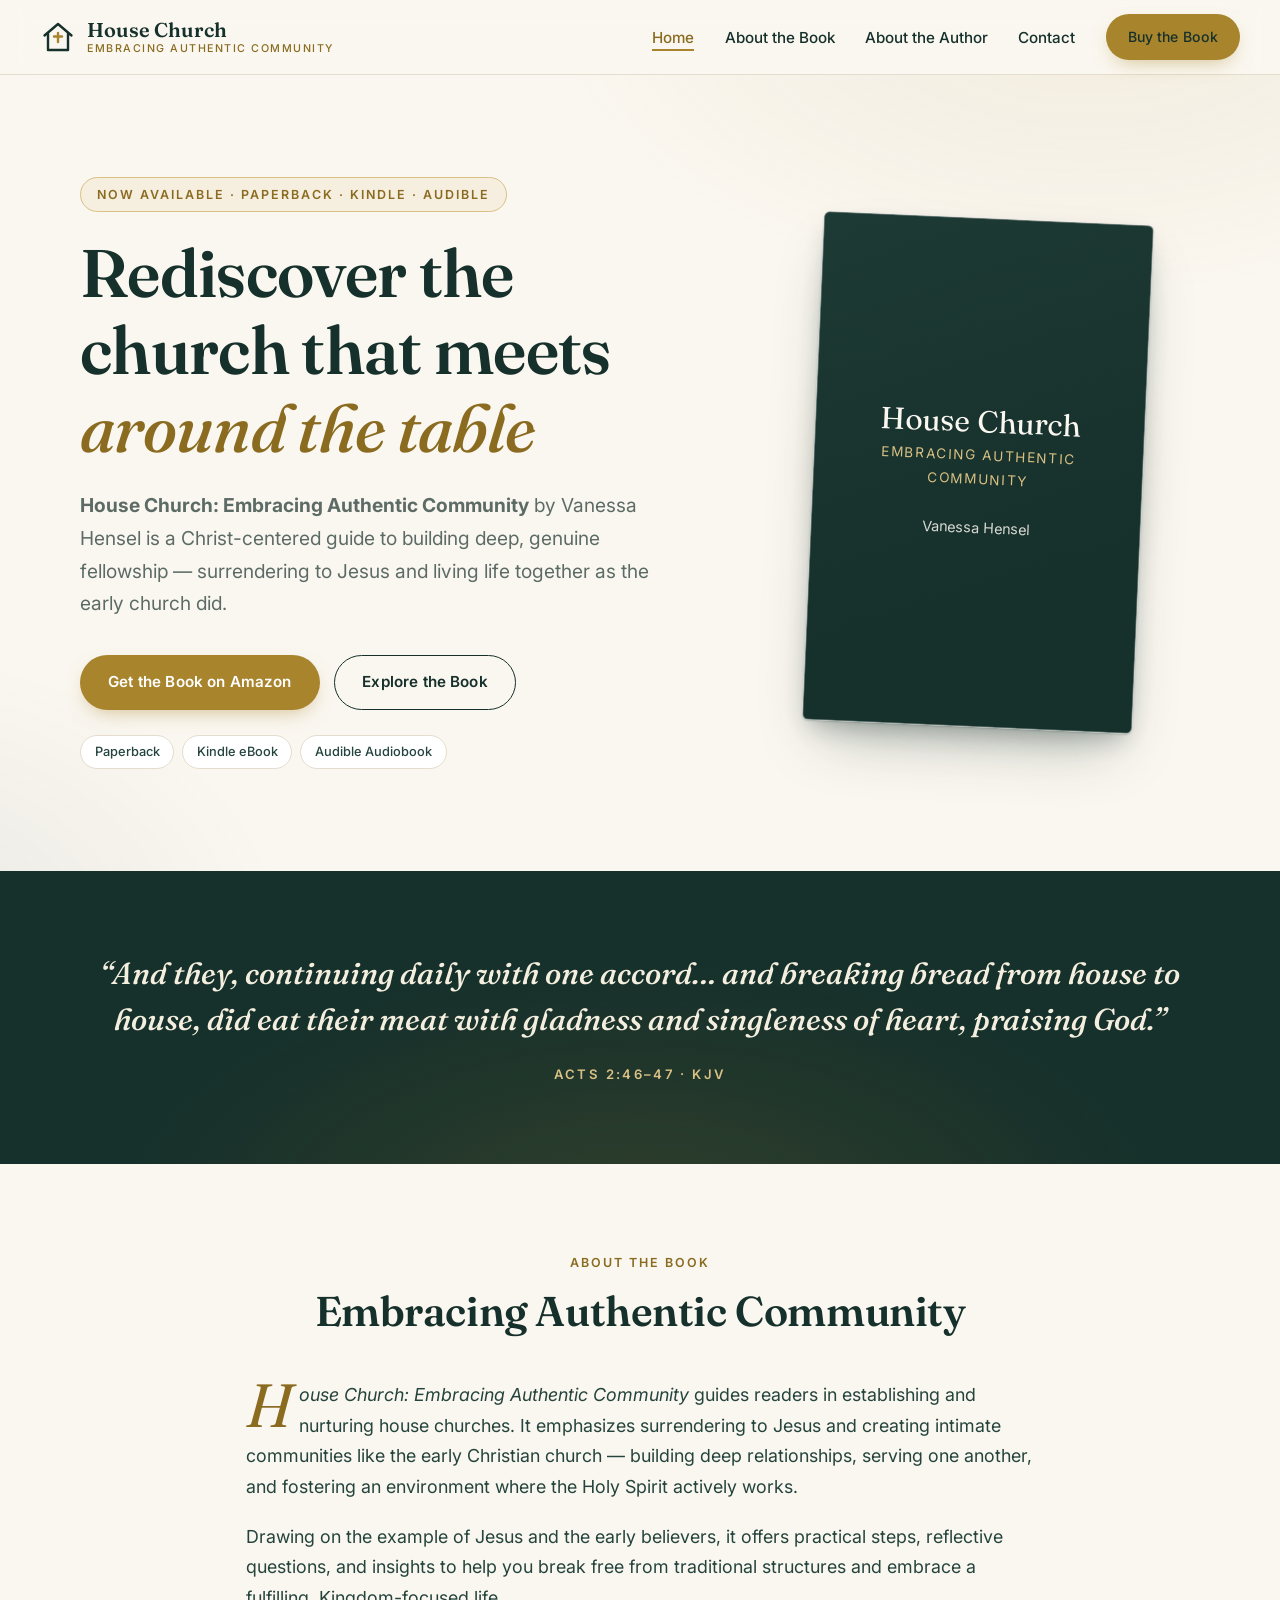
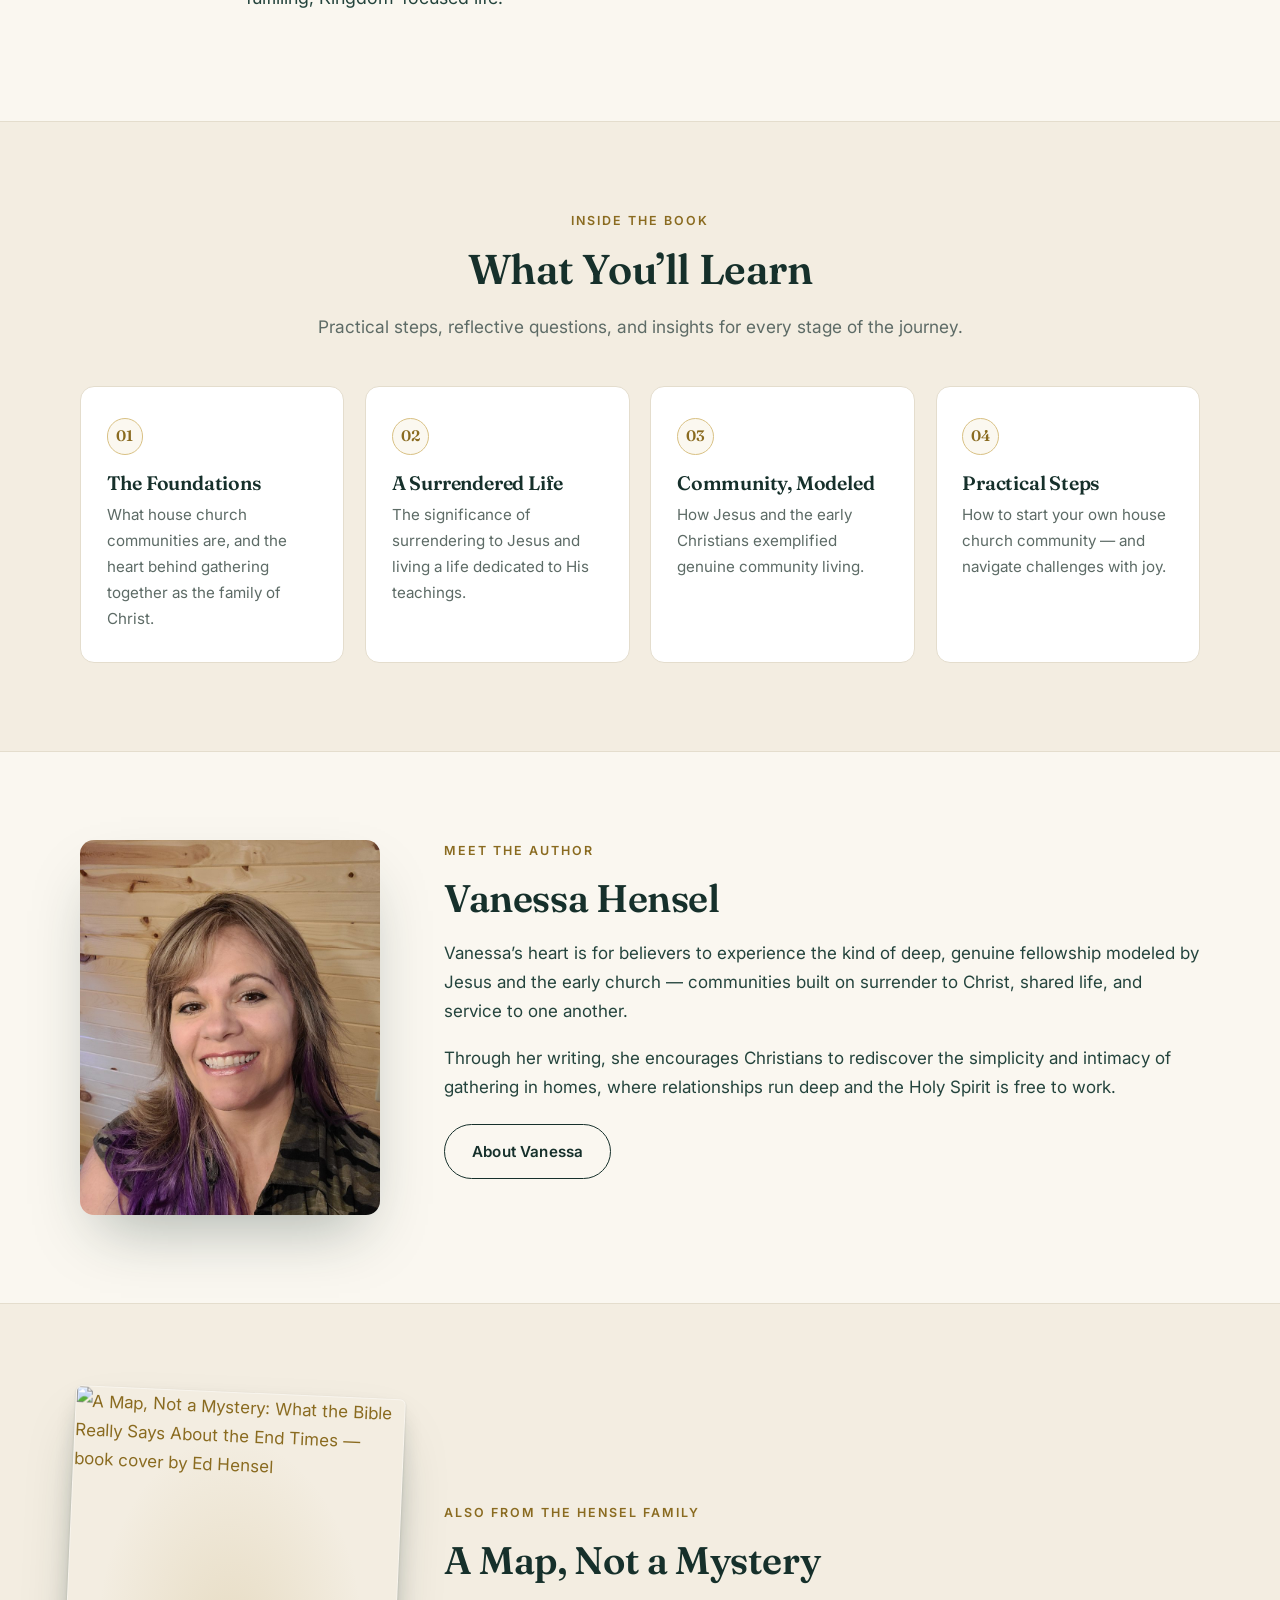
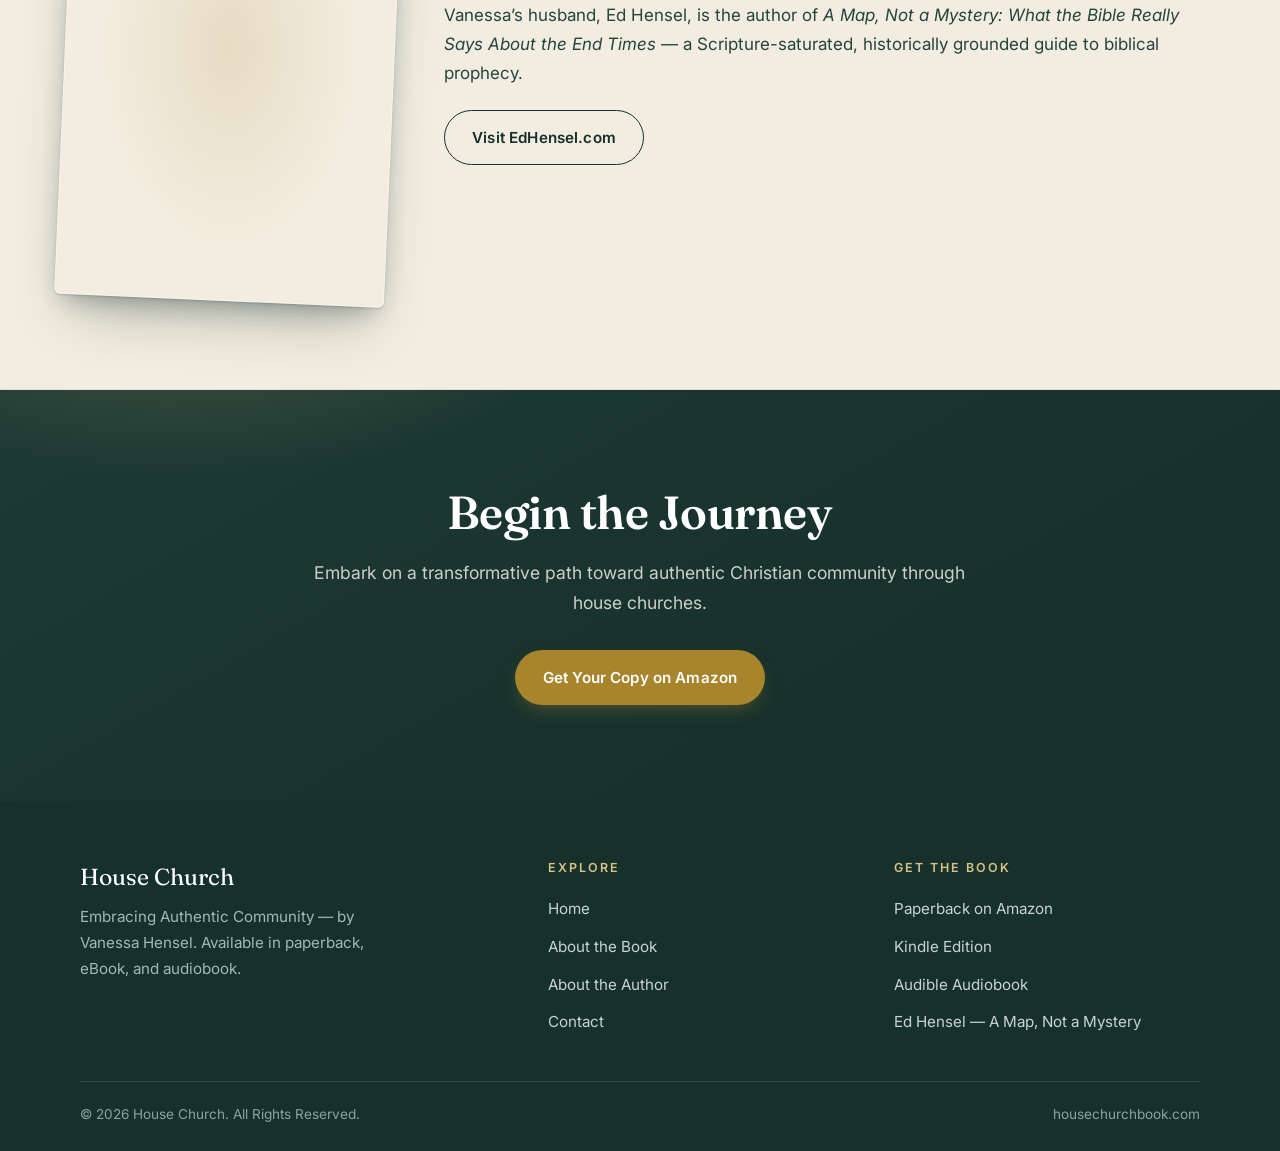
==== commit 99983497: "Add cross-link to A Map, Not a Mystery (edhensel.com)" ====
--- a/index.html
+++ b/index.html
@@ -143,6 +143,25 @@
       </div>
     </section>
 
+    <!-- Also from the Hensel family -->
+    <section class="section alt">
+      <div class="container author-grid" style="align-items:center;">
+        <div class="book-cover-wrap">
+          <a class="book-frame" href="https://edhensel.com" target="_blank" rel="noopener" aria-label="Visit EdHensel.com — A Map, Not a Mystery">
+            <img src="https://edhensel.com/book-cover.jpg" alt="A Map, Not a Mystery: What the Bible Really Says About the End Times — book cover by Ed Hensel" loading="lazy" />
+          </a>
+        </div>
+        <div>
+          <span class="kicker">Also from the Hensel Family</span>
+          <h2>A Map, Not a Mystery</h2>
+          <p>Vanessa&rsquo;s husband, Ed Hensel, is the author of <em>A Map, Not a Mystery: What the Bible Really Says About the End Times</em> — a Scripture-saturated, historically grounded guide to biblical prophecy.</p>
+          <div class="hero-actions" style="margin-top:1.4rem;">
+            <a class="btn btn-outline" href="https://edhensel.com" target="_blank" rel="noopener">Visit EdHensel.com</a>
+          </div>
+        </div>
+      </div>
+    </section>
+
     <!-- CTA -->
     <section class="cta-band">
       <div class="container">
@@ -174,6 +193,7 @@
           <li><a href="https://www.amazon.com/dp/B0C9S1WPQV" target="_blank" rel="noopener">Paperback on Amazon</a></li>
           <li><a href="https://www.amazon.com/dp/B0C9S1WPQV" target="_blank" rel="noopener">Kindle Edition</a></li>
           <li><a href="https://www.amazon.com/dp/B0C9S1WPQV" target="_blank" rel="noopener">Audible Audiobook</a></li>
+          <li><a href="https://edhensel.com" target="_blank" rel="noopener">Ed Hensel — A Map, Not a Mystery</a></li>
         </ul>
       </div>
     </div>
